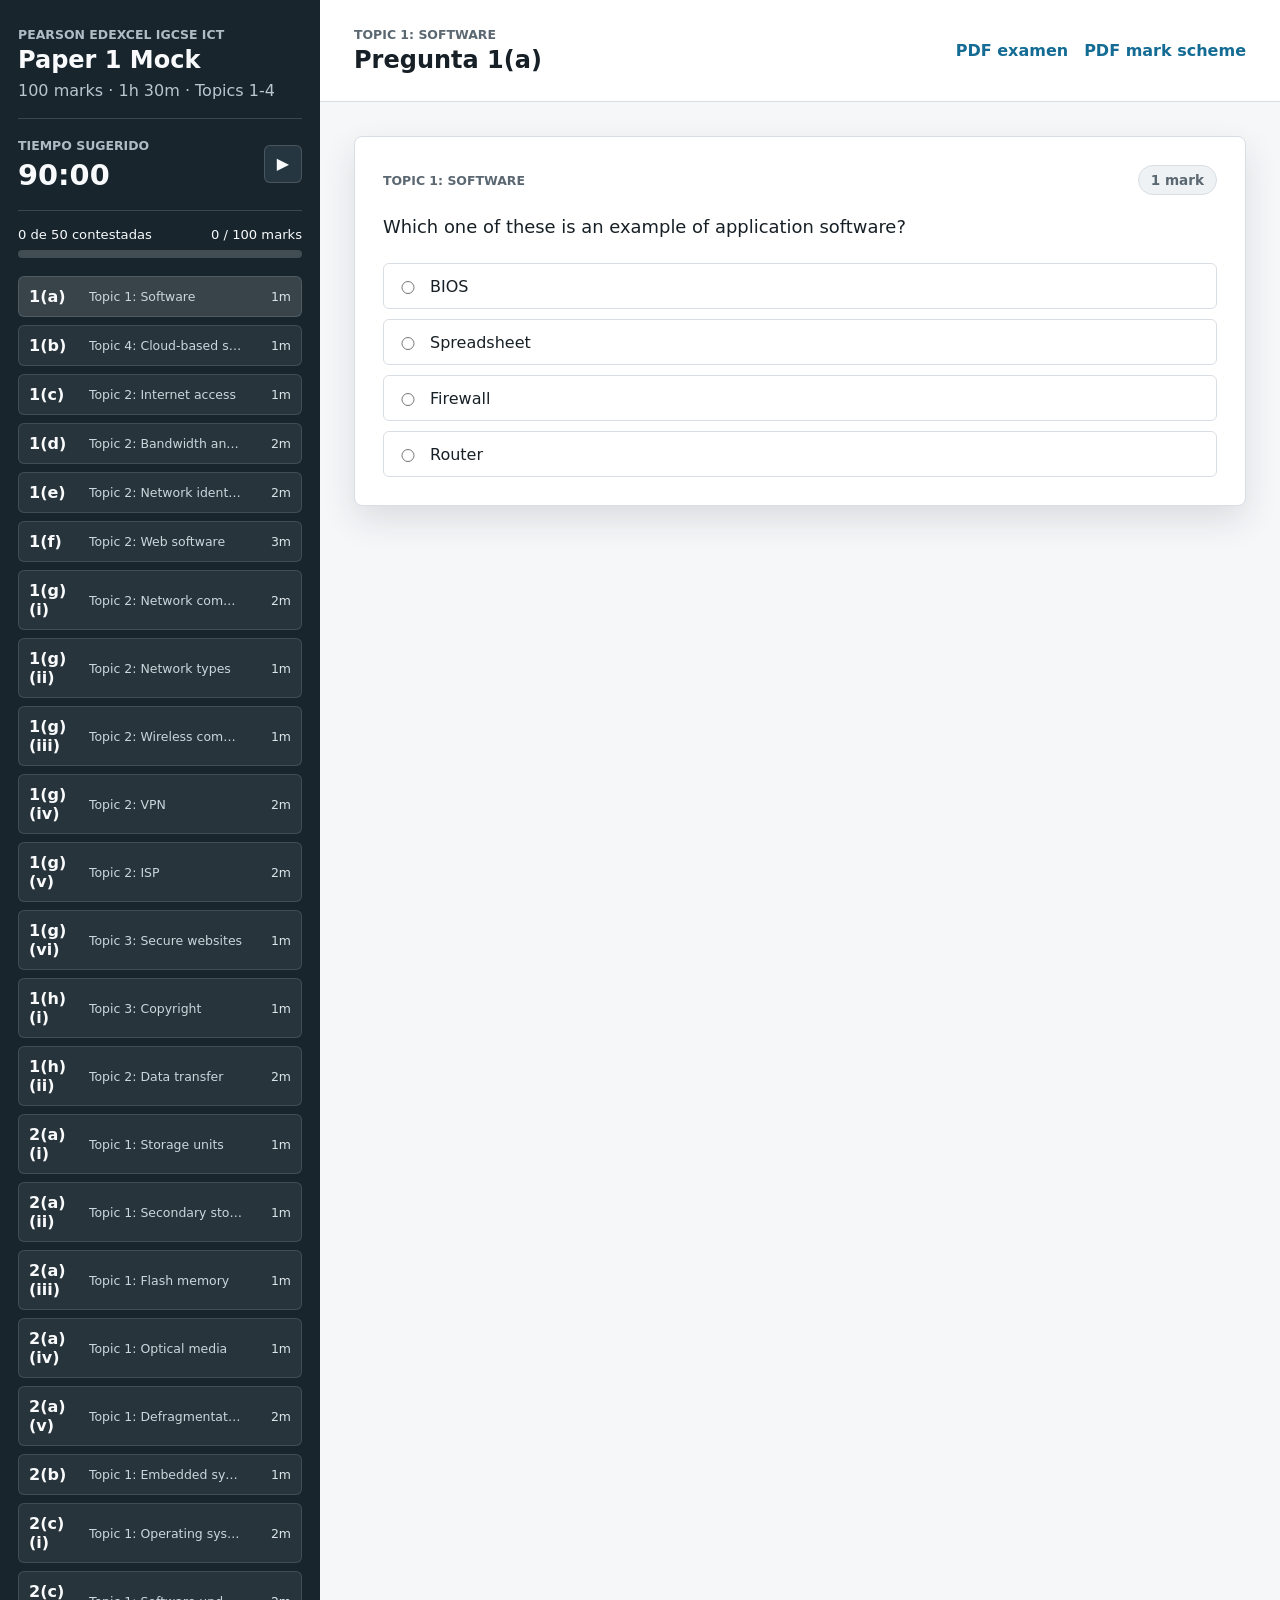
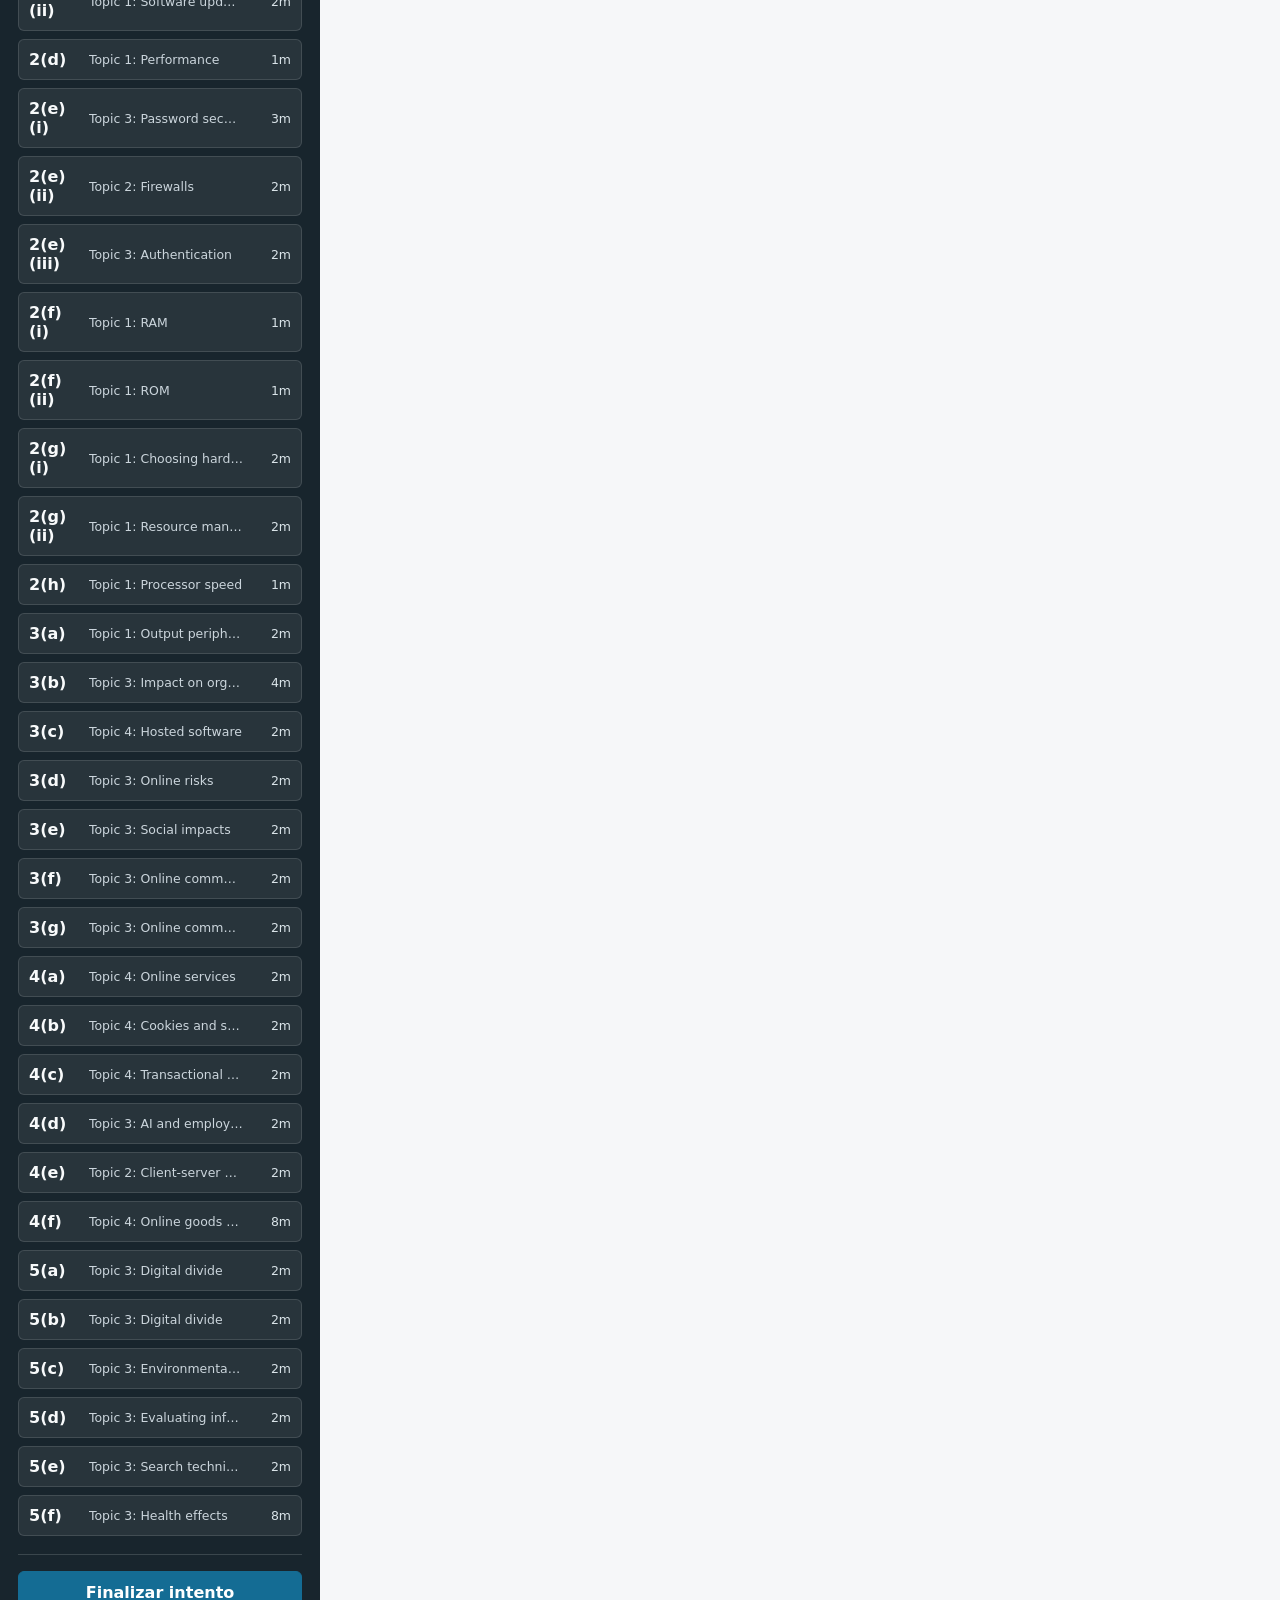
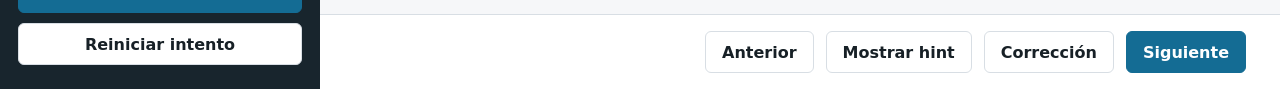
==== igcse-ict-interactive/index.html @ 911ef8f4 "Add interactive IGCSE ICT mock exam" ====
<!doctype html>
<html lang="es">
  <head>
    <meta charset="utf-8" />
    <meta name="viewport" content="width=device-width, initial-scale=1" />
    <title>IGCSE ICT Paper 1 Interactive Mock</title>
    <link rel="stylesheet" href="./styles.css" />
  </head>
  <body>
    <div class="app-shell">
      <aside class="sidebar" aria-label="Navegacion del examen">
        <div class="brand">
          <span class="eyebrow">Pearson Edexcel IGCSE ICT</span>
          <h1>Paper 1 Mock</h1>
          <p>100 marks · 1h 30m · Topics 1-4</p>
        </div>

        <div class="timer-block">
          <div>
            <span class="label">Tiempo sugerido</span>
            <strong id="timer">90:00</strong>
          </div>
          <button id="timerToggle" class="icon-button" type="button" aria-label="Iniciar temporizador" title="Iniciar/pausar">▶</button>
        </div>

        <div class="progress-wrap" aria-label="Progreso">
          <div class="progress-head">
            <span id="progressText">0 de 0 contestadas</span>
            <span id="marksText">0 / 100 marks</span>
          </div>
          <div class="progress-track"><div id="progressBar"></div></div>
        </div>

        <nav id="questionNav" class="question-nav" aria-label="Preguntas"></nav>

        <div class="sidebar-actions">
          <button id="finishBtn" class="primary" type="button">Finalizar intento</button>
          <button id="resetBtn" class="secondary" type="button">Reiniciar intento</button>
        </div>
      </aside>

      <main class="workspace">
        <header class="topbar">
          <div>
            <span id="topicLabel" class="topic-label">Topic</span>
            <h2 id="questionTitle">Pregunta</h2>
          </div>
          <div class="topbar-links">
            <a href="../IGCSE_ICT_Paper_1_Mock_Question_Paper.pdf" target="_blank" rel="noreferrer">PDF examen</a>
            <a href="../IGCSE_ICT_Paper_1_Mock_Mark_Scheme.pdf" target="_blank" rel="noreferrer">PDF mark scheme</a>
          </div>
        </header>

        <section id="questionPanel" class="question-panel" aria-live="polite"></section>

        <footer class="nav-controls">
          <button id="prevBtn" class="secondary" type="button">Anterior</button>
          <button id="hintBtn" class="secondary" type="button">Mostrar hint</button>
          <button id="checkBtn" class="secondary" type="button">Corrección</button>
          <button id="nextBtn" class="primary" type="button">Siguiente</button>
        </footer>
      </main>
    </div>

    <div id="reviewModal" class="modal-backdrop" hidden>
      <section class="review-modal" role="dialog" aria-modal="true" aria-labelledby="reviewTitle">
        <div class="review-head">
          <div>
            <span class="topic-label">Revisión final</span>
            <h2 id="reviewTitle">Estimación, respuestas modelo y consejos</h2>
          </div>
          <button id="closeReview" class="icon-button" type="button" aria-label="Cerrar revisión" title="Cerrar">×</button>
        </div>
        <div id="reviewStats" class="review-stats"></div>
        <div id="reviewContent" class="review-content"></div>
        <div class="review-actions">
          <button id="downloadAttempt" class="secondary" type="button">Descargar intento</button>
          <button id="backToExam" class="primary" type="button">Volver al examen</button>
        </div>
      </section>
    </div>

    <script src="./app.js"></script>
  </body>
</html>
---- igcse-ict-interactive/styles.css ----
:root {
  color-scheme: light;
  --bg: #f6f7f9;
  --surface: #ffffff;
  --surface-2: #eef2f5;
  --ink: #172026;
  --muted: #5b6872;
  --line: #d8dee4;
  --accent: #146c94;
  --accent-2: #1f7a4d;
  --danger: #a33a2f;
  --focus: #f2b84b;
  --shadow: 0 14px 34px rgba(20, 33, 45, 0.12);
}

* {
  box-sizing: border-box;
}

body {
  margin: 0;
  min-height: 100vh;
  background: var(--bg);
  color: var(--ink);
  font-family: Inter, ui-sans-serif, system-ui, -apple-system, BlinkMacSystemFont, "Segoe UI", sans-serif;
}

button,
textarea,
input {
  font: inherit;
}

a {
  color: var(--accent);
  font-weight: 650;
  text-decoration: none;
}

a:hover {
  text-decoration: underline;
}

.app-shell {
  display: grid;
  grid-template-columns: 320px minmax(0, 1fr);
  min-height: 100vh;
}

.sidebar {
  display: flex;
  flex-direction: column;
  gap: 18px;
  background: #18252d;
  color: #f8fafb;
  padding: 24px 18px;
  overflow-y: auto;
}

.brand h1,
.workspace h2,
.review-modal h2 {
  margin: 4px 0;
  line-height: 1.1;
  letter-spacing: 0;
}

.brand p {
  margin: 8px 0 0;
  color: #b9c6cf;
}

.eyebrow,
.topic-label,
.label {
  color: var(--muted);
  display: inline-block;
  font-size: 0.78rem;
  font-weight: 750;
  letter-spacing: 0;
  text-transform: uppercase;
}

.sidebar .eyebrow,
.sidebar .label {
  color: #aebcc5;
}

.timer-block,
.progress-wrap,
.sidebar-actions {
  border-top: 1px solid rgba(255, 255, 255, 0.15);
  padding-top: 16px;
}

.timer-block {
  align-items: center;
  display: flex;
  justify-content: space-between;
}

.timer-block strong {
  display: block;
  font-size: 1.8rem;
  margin-top: 4px;
}

.icon-button {
  align-items: center;
  background: var(--surface);
  border: 1px solid var(--line);
  border-radius: 6px;
  color: var(--ink);
  cursor: pointer;
  display: inline-flex;
  height: 38px;
  justify-content: center;
  min-width: 38px;
  padding: 0 10px;
}

.sidebar .icon-button {
  background: #263640;
  border-color: rgba(255, 255, 255, 0.16);
  color: #f8fafb;
}

.progress-head {
  display: flex;
  font-size: 0.82rem;
  justify-content: space-between;
  margin-bottom: 8px;
}

.progress-track {
  background: rgba(255, 255, 255, 0.18);
  border-radius: 999px;
  height: 8px;
  overflow: hidden;
}

#progressBar {
  background: var(--focus);
  height: 100%;
  width: 0;
}

.question-nav {
  display: grid;
  gap: 8px;
}

.nav-row {
  align-items: center;
  background: rgba(255, 255, 255, 0.07);
  border: 1px solid rgba(255, 255, 255, 0.12);
  border-radius: 6px;
  color: #f8fafb;
  cursor: pointer;
  display: grid;
  gap: 8px;
  grid-template-columns: 52px 1fr 40px;
  padding: 10px;
  text-align: left;
}

.nav-row:hover,
.nav-row.active {
  background: rgba(255, 255, 255, 0.14);
}

.nav-row.answered {
  border-color: rgba(242, 184, 75, 0.8);
}

.nav-code {
  font-weight: 800;
}

.nav-topic {
  color: #cbd5dc;
  font-size: 0.78rem;
  overflow: hidden;
  text-overflow: ellipsis;
  white-space: nowrap;
}

.nav-mark {
  color: #d9e3e8;
  font-size: 0.78rem;
  text-align: right;
}

.sidebar-actions {
  display: grid;
  gap: 10px;
  margin-top: auto;
}

.workspace {
  display: grid;
  grid-template-rows: auto minmax(0, 1fr) auto;
  min-width: 0;
}

.topbar {
  align-items: center;
  background: var(--surface);
  border-bottom: 1px solid var(--line);
  display: flex;
  justify-content: space-between;
  gap: 18px;
  padding: 24px 34px;
}

.topbar-links {
  display: flex;
  gap: 16px;
  white-space: nowrap;
}

.question-panel {
  overflow-y: auto;
  padding: 34px;
}

.question-card {
  background: var(--surface);
  border: 1px solid var(--line);
  border-radius: 8px;
  box-shadow: var(--shadow);
  margin: 0 auto;
  max-width: 940px;
  padding: 28px;
}

.question-meta {
  align-items: center;
  display: flex;
  justify-content: space-between;
  gap: 16px;
  margin-bottom: 18px;
}

.mark-pill {
  background: var(--surface-2);
  border: 1px solid var(--line);
  border-radius: 999px;
  color: var(--muted);
  font-size: 0.85rem;
  font-weight: 750;
  padding: 6px 12px;
}

.prompt {
  font-size: 1.12rem;
  line-height: 1.55;
  margin: 0 0 22px;
}

.context-box,
.hint-box,
.feedback-box,
.mini-diagram,
.search-box {
  background: #f8fafb;
  border: 1px solid var(--line);
  border-radius: 8px;
  margin: 16px 0;
  padding: 16px;
}

.hint-box {
  border-color: #efd28a;
  background: #fff8e5;
}

.hint-box[hidden] {
  display: none;
}

.feedback-box.good {
  background: #effaf4;
  border-color: #9dccb5;
}

.feedback-box.partial {
  background: #fff8e5;
  border-color: #efd28a;
}

.feedback-box.weak {
  background: #fff2f0;
  border-color: #e5b7b0;
}

.feedback-head {
  align-items: center;
  display: flex;
  flex-wrap: wrap;
  gap: 10px 14px;
  justify-content: space-between;
}

.feedback-columns {
  align-items: start;
  display: grid;
  gap: 14px;
}

.feedback-head span {
  background: rgba(255, 255, 255, 0.65);
  border: 1px solid var(--line);
  border-radius: 999px;
  font-weight: 800;
  padding: 4px 10px;
}

.feedback-columns {
  grid-template-columns: repeat(2, minmax(0, 1fr));
  margin-top: 12px;
}

.feedback-box details {
  border-top: 1px solid rgba(0, 0, 0, 0.12);
  margin-top: 12px;
  padding-top: 12px;
}

.feedback-box summary {
  cursor: pointer;
  font-weight: 800;
}

.options {
  display: grid;
  gap: 10px;
}

.option {
  align-items: center;
  border: 1px solid var(--line);
  border-radius: 6px;
  cursor: pointer;
  display: grid;
  gap: 12px;
  grid-template-columns: 22px 1fr;
  min-height: 46px;
  padding: 10px 12px;
}

.option:has(input:checked) {
  border-color: var(--accent);
  background: #eaf5fa;
}

textarea {
  border: 1px solid var(--line);
  border-radius: 8px;
  min-height: 180px;
  padding: 14px;
  resize: vertical;
  width: 100%;
}

textarea:focus,
button:focus-visible,
input:focus-visible {
  outline: 3px solid rgba(242, 184, 75, 0.75);
  outline-offset: 2px;
}

.answer-note {
  color: var(--muted);
  font-size: 0.92rem;
  margin-top: 8px;
}

.match-grid {
  display: grid;
  gap: 10px;
  margin-top: 14px;
}

.match-row {
  align-items: center;
  display: grid;
  gap: 12px;
  grid-template-columns: minmax(120px, 180px) minmax(0, 1fr);
}

.match-row select {
  border: 1px solid var(--line);
  border-radius: 6px;
  min-height: 42px;
  padding: 8px;
}

.blocks {
  display: flex;
  flex-wrap: wrap;
  gap: 4px;
  margin-top: 10px;
}

.block {
  align-items: center;
  border: 1px solid var(--ink);
  display: inline-flex;
  height: 30px;
  justify-content: center;
  min-width: 38px;
  padding: 0 8px;
}

.blank-block {
  color: transparent;
}

.nav-controls {
  align-items: center;
  background: var(--surface);
  border-top: 1px solid var(--line);
  display: flex;
  gap: 12px;
  justify-content: flex-end;
  padding: 16px 34px;
}

.primary,
.secondary {
  border-radius: 6px;
  cursor: pointer;
  font-weight: 750;
  min-height: 42px;
  padding: 10px 16px;
}

.primary {
  background: var(--accent);
  border: 1px solid var(--accent);
  color: white;
}

.primary:hover {
  background: #0e5b80;
}

.secondary {
  background: var(--surface);
  border: 1px solid var(--line);
  color: var(--ink);
}

.secondary:hover {
  background: var(--surface-2);
}

.modal-backdrop {
  align-items: center;
  background: rgba(12, 20, 26, 0.62);
  display: flex;
  inset: 0;
  justify-content: center;
  padding: 24px;
  position: fixed;
  z-index: 20;
}

.modal-backdrop[hidden] {
  display: none;
}

.review-modal {
  background: var(--surface);
  border-radius: 8px;
  box-shadow: var(--shadow);
  display: grid;
  grid-template-rows: auto auto minmax(0, 1fr) auto;
  max-height: min(900px, 92vh);
  max-width: 1080px;
  width: 100%;
}

.review-head,
.review-actions {
  align-items: center;
  border-bottom: 1px solid var(--line);
  display: flex;
  justify-content: space-between;
  gap: 16px;
  padding: 22px 24px;
}

.review-actions {
  border-bottom: 0;
  border-top: 1px solid var(--line);
  justify-content: flex-end;
}

.review-stats {
  display: grid;
  gap: 12px;
  grid-template-columns: repeat(3, minmax(0, 1fr));
  padding: 18px 24px;
}

.stat {
  background: var(--surface-2);
  border: 1px solid var(--line);
  border-radius: 8px;
  padding: 14px;
}

.stat strong {
  display: block;
  font-size: 1.45rem;
}

.stat p {
  color: var(--muted);
  margin: 6px 0 0;
}

.stat.wide {
  grid-column: span 3;
}

.review-content {
  display: grid;
  gap: 14px;
  overflow-y: auto;
  padding: 0 24px 24px;
}

.review-item {
  border: 1px solid var(--line);
  border-radius: 8px;
  padding: 16px;
}

.review-item.correct {
  border-color: rgba(31, 122, 77, 0.55);
}

.review-item.partial {
  border-color: rgba(242, 184, 75, 0.7);
}

.review-item.incorrect {
  border-color: rgba(163, 58, 47, 0.55);
}

.review-grid {
  display: grid;
  gap: 12px;
  grid-template-columns: repeat(2, minmax(0, 1fr));
}

.model-answer,
.student-answer,
.advice,
.avoid {
  background: #f8fafb;
  border: 1px solid var(--line);
  border-radius: 6px;
  padding: 12px;
}

.avoid {
  border-color: #e5b7b0;
  background: #fff2f0;
}

.advice {
  border-color: #b8d9c9;
  background: #effaf4;
}

@media (max-width: 860px) {
  .app-shell {
    grid-template-columns: 1fr;
  }

  .sidebar {
    max-height: 46vh;
  }

  .topbar,
  .nav-controls {
    align-items: stretch;
    flex-direction: column;
  }

  .topbar-links {
    flex-wrap: wrap;
  }

  .question-panel {
    padding: 20px;
  }

  .question-card {
    padding: 20px;
  }

  .review-stats,
  .review-grid,
  .feedback-columns {
    grid-template-columns: 1fr;
  }

  .stat.wide {
    grid-column: auto;
  }

  .match-row {
    grid-template-columns: 1fr;
  }
}
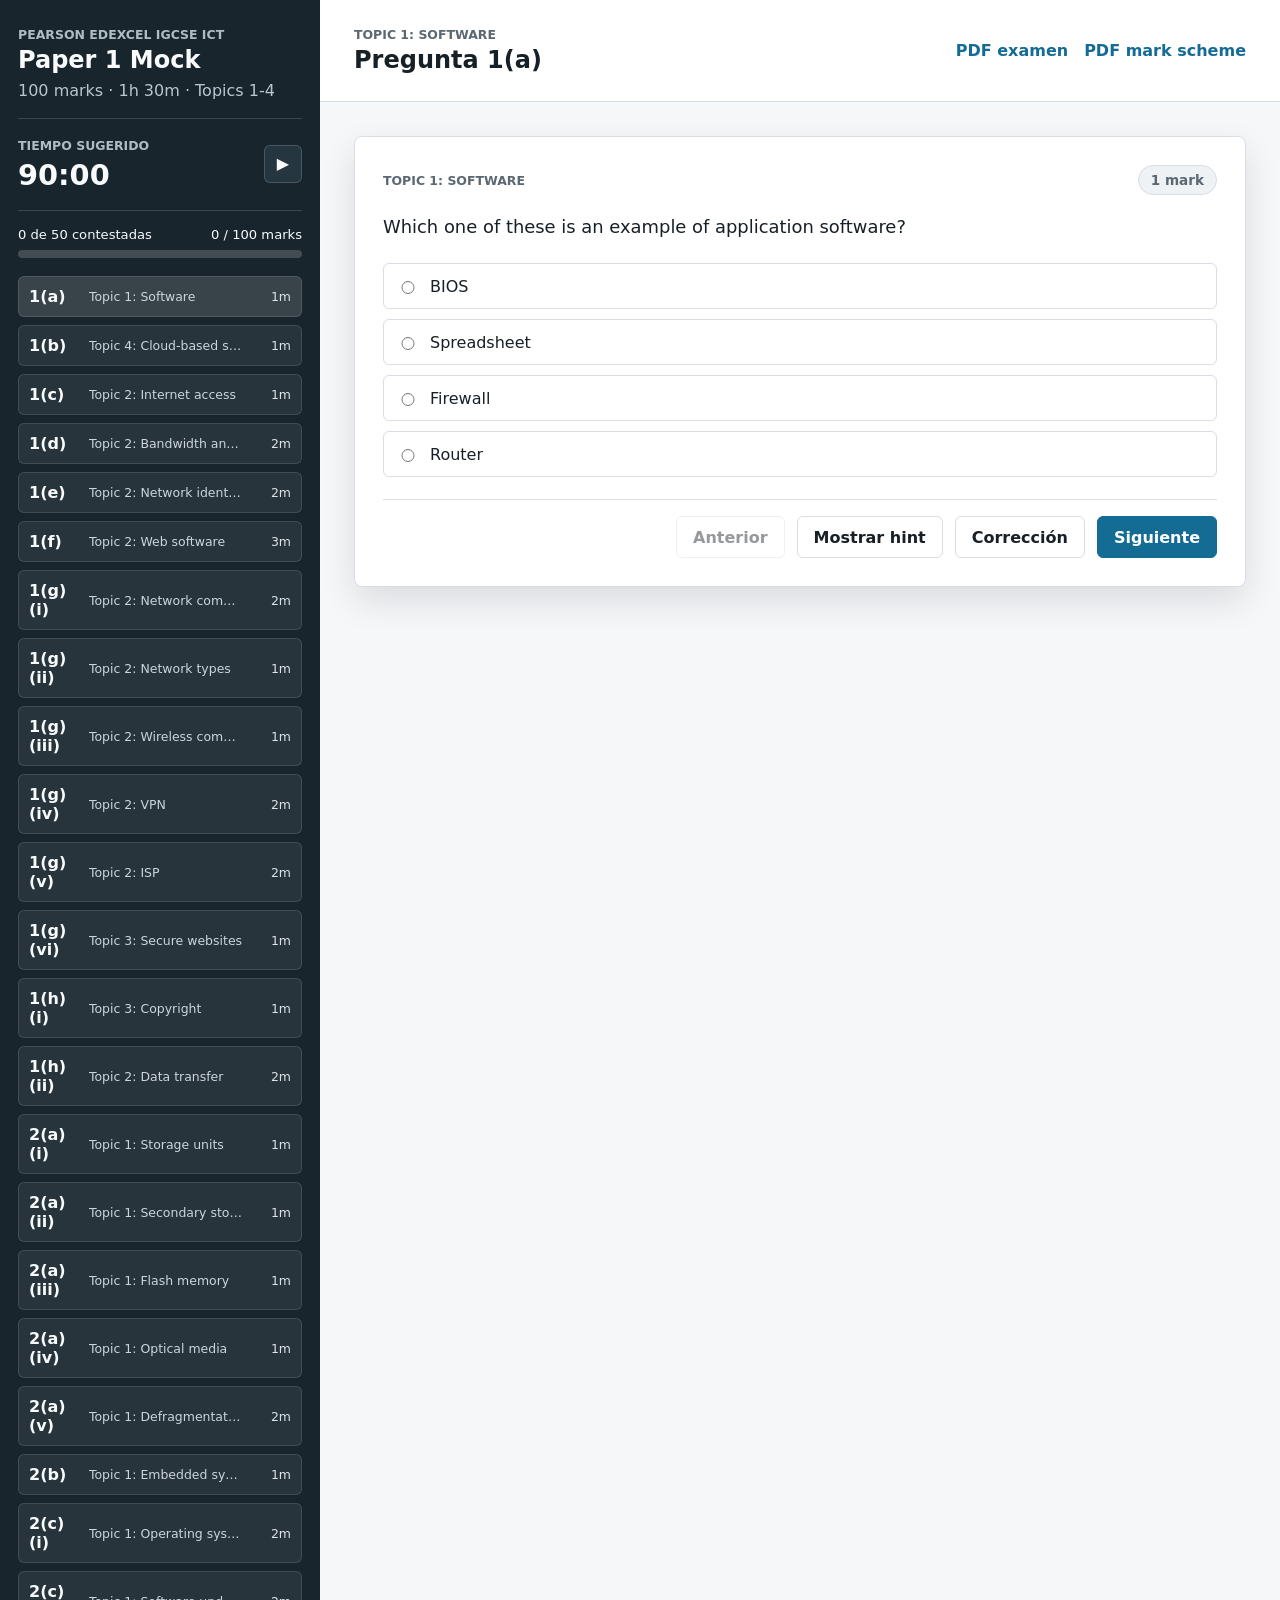
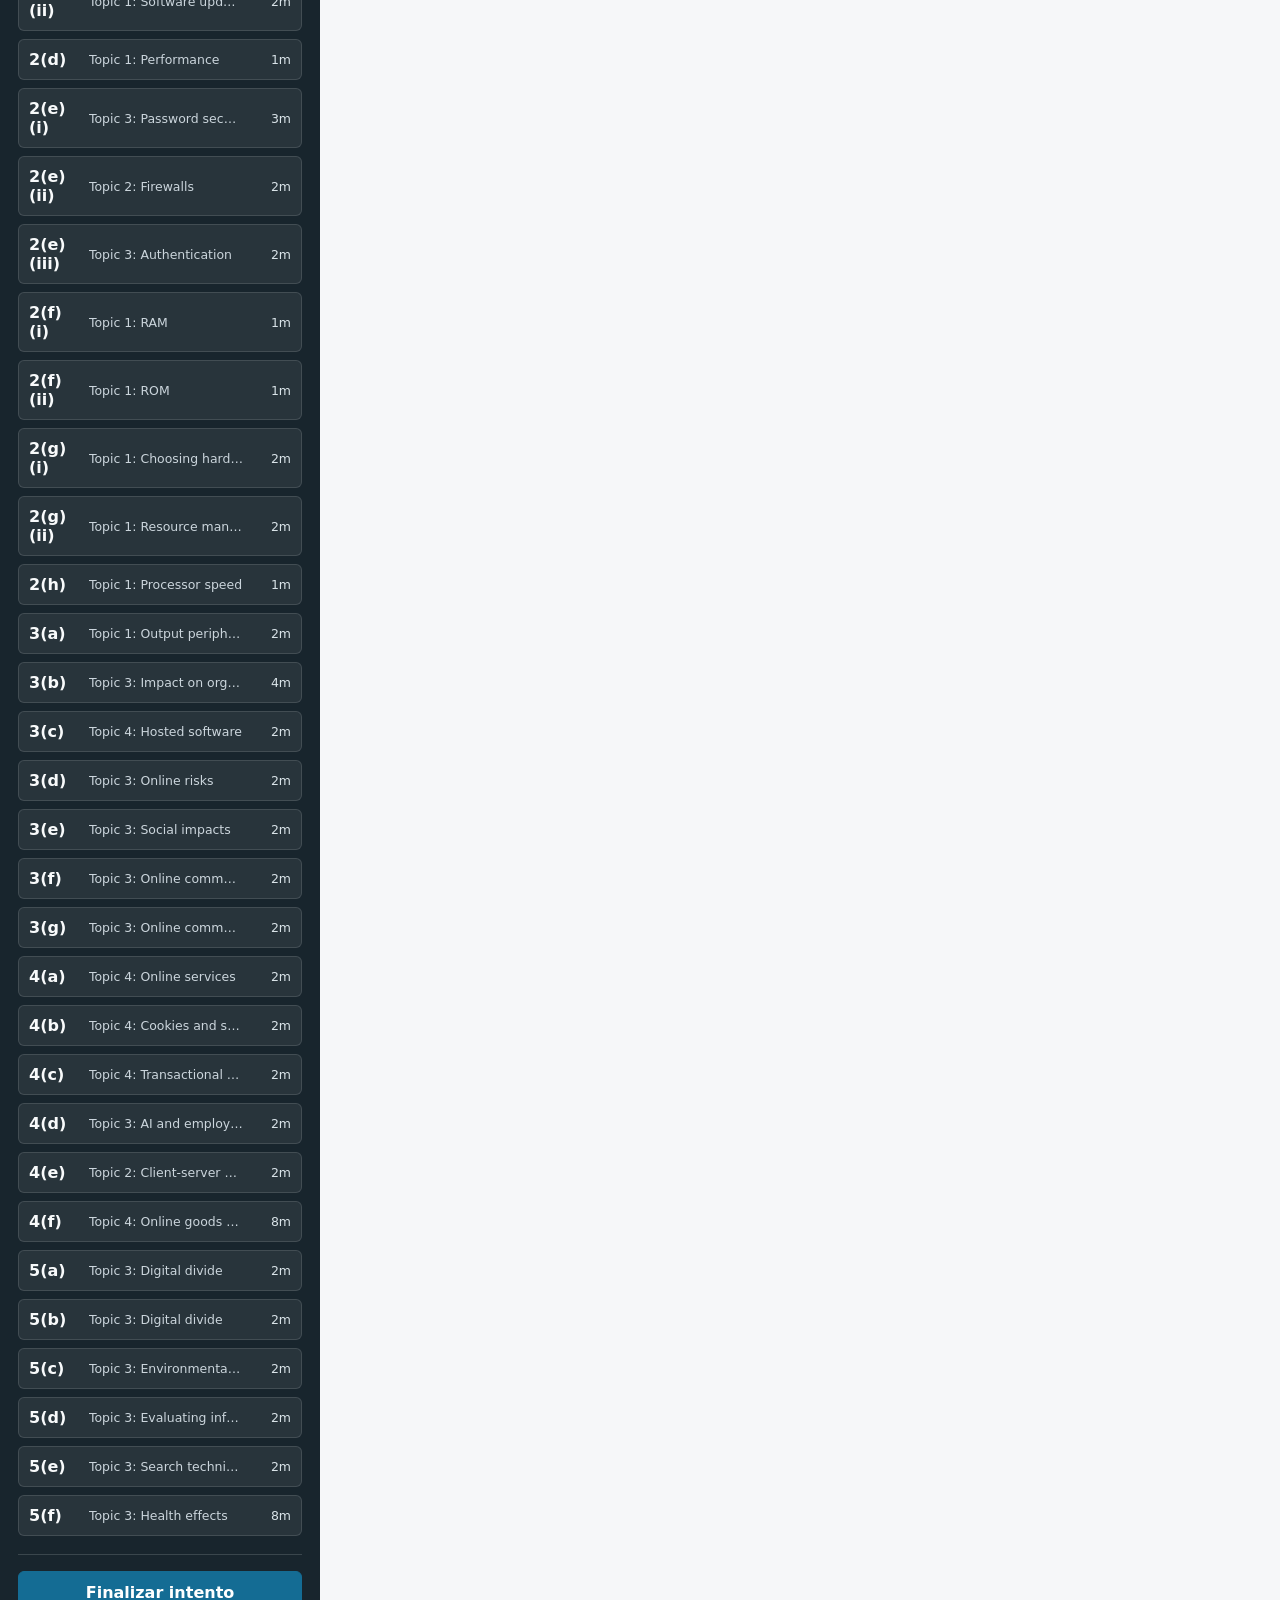
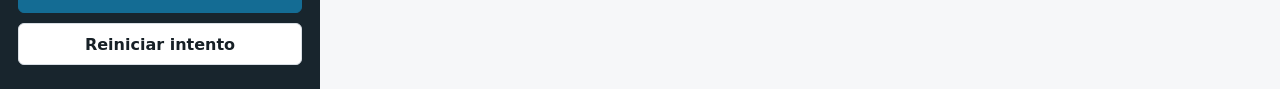
==== commit c39906f0: "Move question controls inline" ====
--- a/igcse-ict-interactive/index.html
+++ b/igcse-ict-interactive/index.html
@@ -52,13 +52,6 @@
         </header>
 
         <section id="questionPanel" class="question-panel" aria-live="polite"></section>
-
-        <footer class="nav-controls">
-          <button id="prevBtn" class="secondary" type="button">Anterior</button>
-          <button id="hintBtn" class="secondary" type="button">Mostrar hint</button>
-          <button id="checkBtn" class="secondary" type="button">Corrección</button>
-          <button id="nextBtn" class="primary" type="button">Siguiente</button>
-        </footer>
       </main>
     </div>
 
--- a/igcse-ict-interactive/styles.css
+++ b/igcse-ict-interactive/styles.css
@@ -199,7 +199,7 @@
 
 .workspace {
   display: grid;
-  grid-template-rows: auto minmax(0, 1fr) auto;
+  grid-template-rows: auto minmax(0, 1fr);
   min-width: 0;
 }
 
@@ -425,6 +425,11 @@
   gap: 12px;
   justify-content: flex-end;
   padding: 16px 34px;
+}
+
+.inline-controls {
+  margin-top: 22px;
+  padding: 16px 0 0;
 }
 
 .primary,
@@ -436,6 +441,12 @@
   padding: 10px 16px;
 }
 
+.primary:disabled,
+.secondary:disabled {
+  cursor: not-allowed;
+  opacity: 0.45;
+}
+
 .primary {
   background: var(--accent);
   border: 1px solid var(--accent);
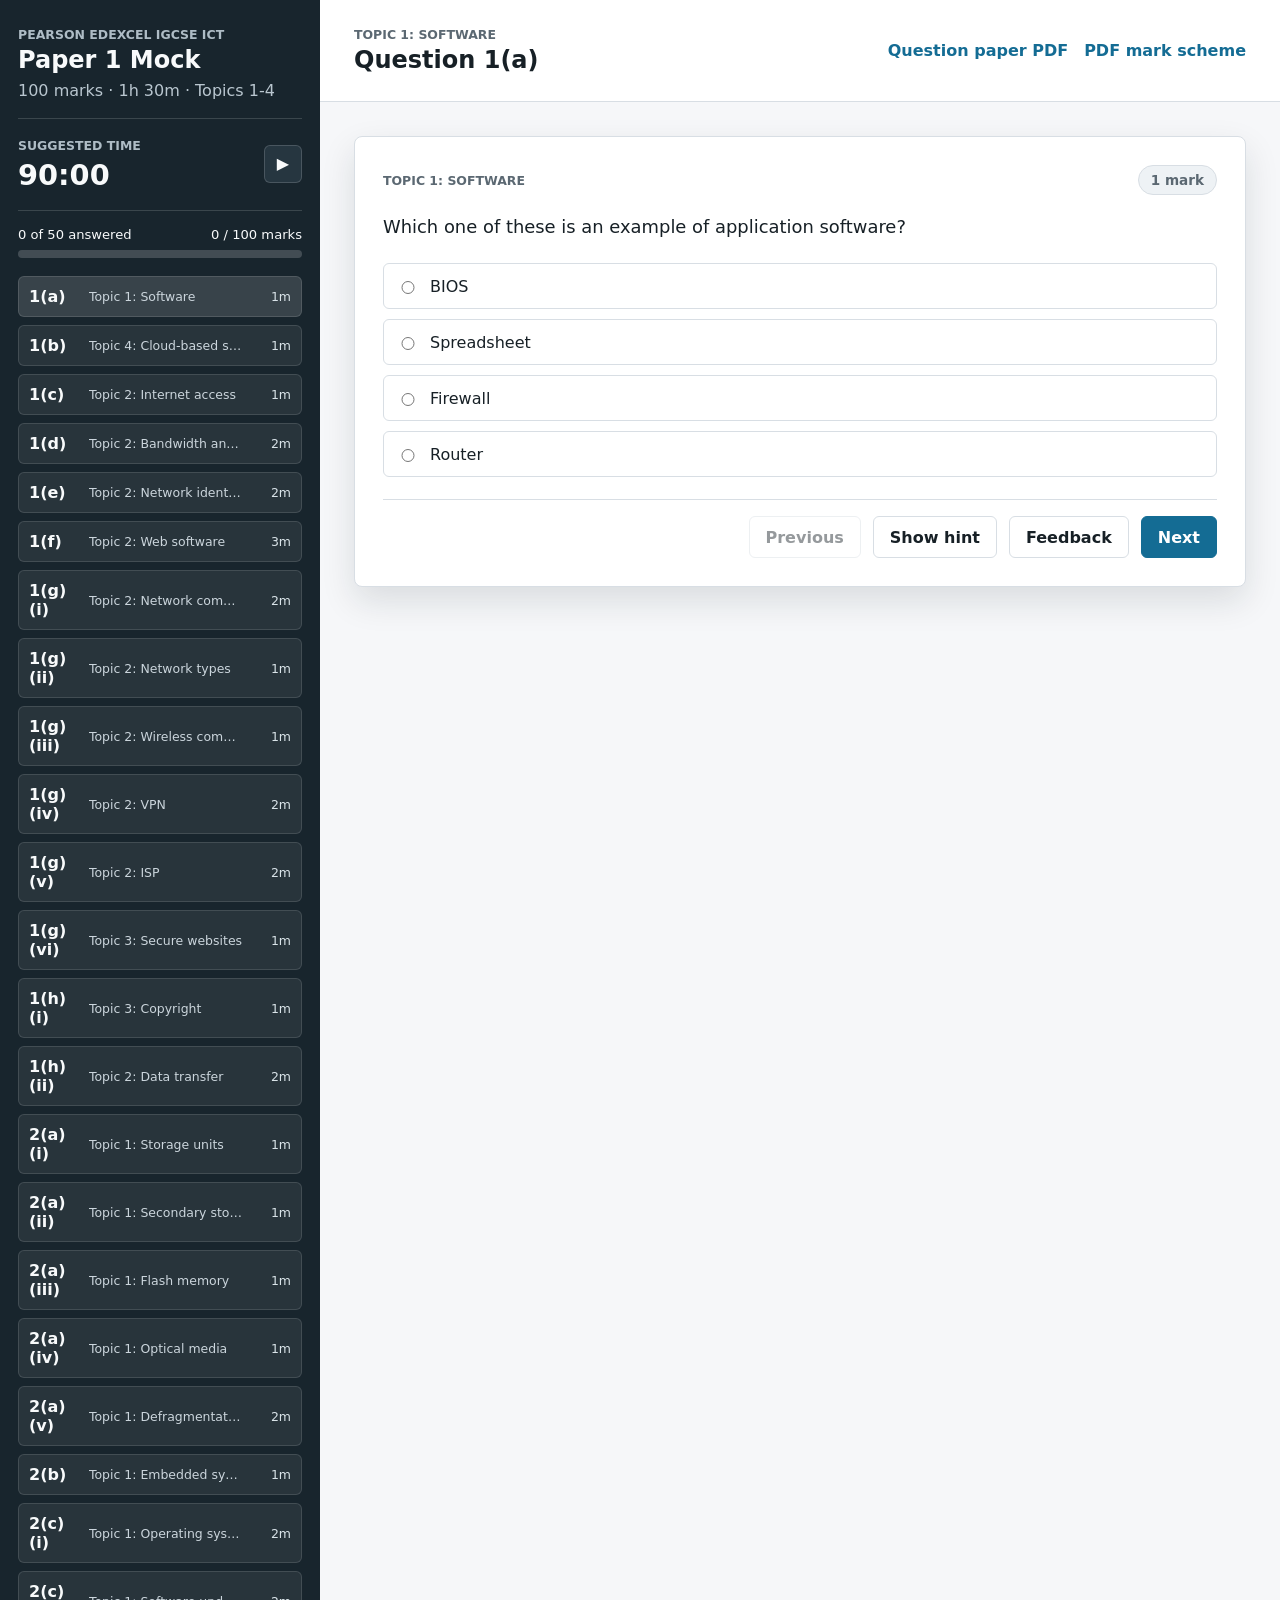
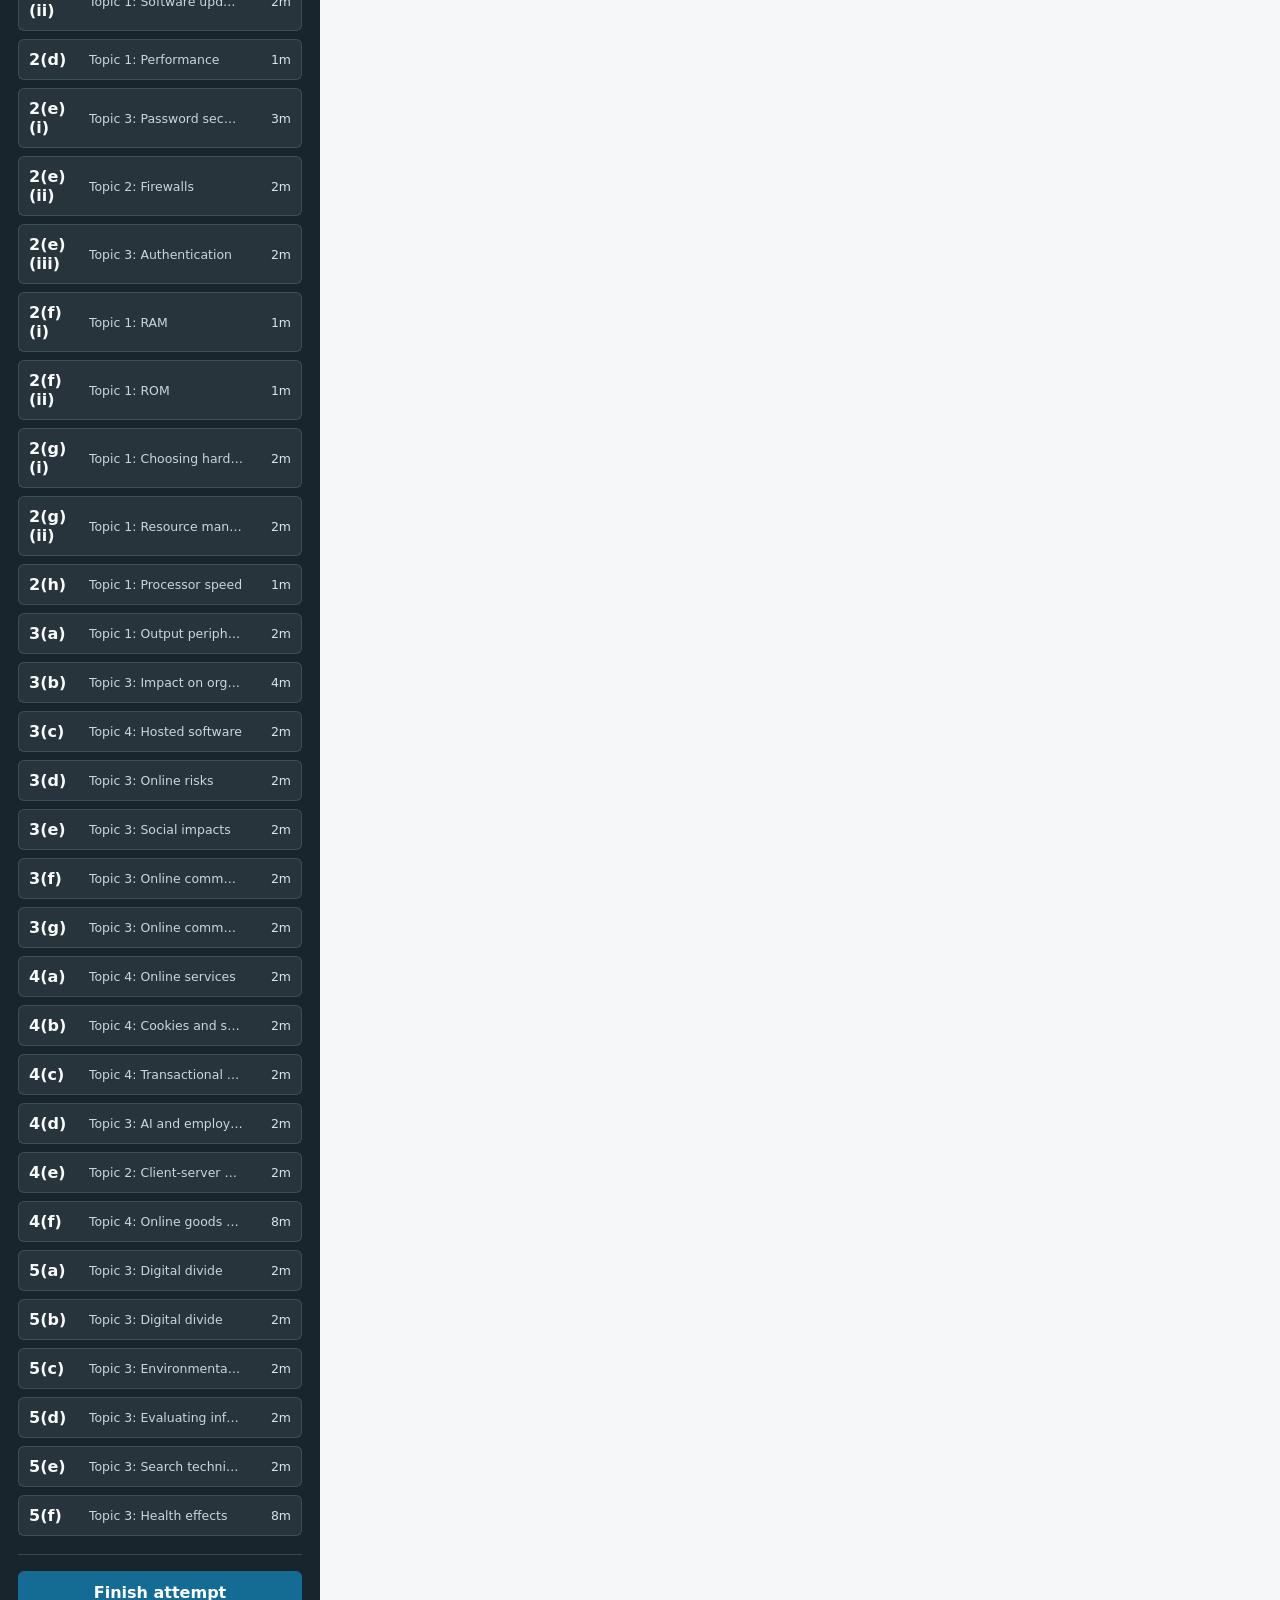
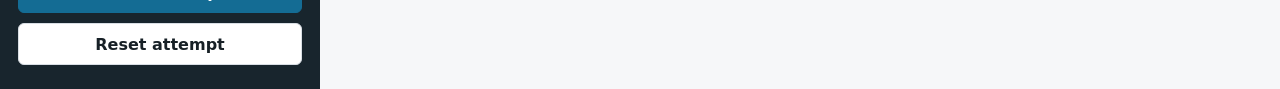
==== commit 26892a6e: "Translate interface and feedback to English" ====
--- a/igcse-ict-interactive/index.html
+++ b/igcse-ict-interactive/index.html
@@ -1,14 +1,14 @@
 <!doctype html>
-<html lang="es">
+<html lang="en">
   <head>
     <meta charset="utf-8" />
     <meta name="viewport" content="width=device-width, initial-scale=1" />
     <title>IGCSE ICT Paper 1 Interactive Mock</title>
-    <link rel="stylesheet" href="./styles.css" />
+    <link rel="stylesheet" href="./styles.css?v=english-ui-1" />
   </head>
   <body>
     <div class="app-shell">
-      <aside class="sidebar" aria-label="Navegacion del examen">
+      <aside class="sidebar" aria-label="Exam navigation">
         <div class="brand">
           <span class="eyebrow">Pearson Edexcel IGCSE ICT</span>
           <h1>Paper 1 Mock</h1>
@@ -17,7 +17,7 @@
 
         <div class="timer-block">
           <div>
-            <span class="label">Tiempo sugerido</span>
+            <span class="label">Suggested time</span>
             <strong id="timer">90:00</strong>
           </div>
           <button id="timerToggle" class="icon-button" type="button" aria-label="Iniciar temporizador" title="Iniciar/pausar">▶</button>
@@ -25,17 +25,17 @@
 
         <div class="progress-wrap" aria-label="Progreso">
           <div class="progress-head">
-            <span id="progressText">0 de 0 contestadas</span>
+            <span id="progressText">0 of 0 answered</span>
             <span id="marksText">0 / 100 marks</span>
           </div>
           <div class="progress-track"><div id="progressBar"></div></div>
         </div>
 
-        <nav id="questionNav" class="question-nav" aria-label="Preguntas"></nav>
+        <nav id="questionNav" class="question-nav" aria-label="Questions"></nav>
 
         <div class="sidebar-actions">
-          <button id="finishBtn" class="primary" type="button">Finalizar intento</button>
-          <button id="resetBtn" class="secondary" type="button">Reiniciar intento</button>
+          <button id="finishBtn" class="primary" type="button">Finish attempt</button>
+          <button id="resetBtn" class="secondary" type="button">Reset attempt</button>
         </div>
       </aside>
 
@@ -43,10 +43,10 @@
         <header class="topbar">
           <div>
             <span id="topicLabel" class="topic-label">Topic</span>
-            <h2 id="questionTitle">Pregunta</h2>
+            <h2 id="questionTitle">Question</h2>
           </div>
           <div class="topbar-links">
-            <a href="../IGCSE_ICT_Paper_1_Mock_Question_Paper.pdf" target="_blank" rel="noreferrer">PDF examen</a>
+            <a href="../IGCSE_ICT_Paper_1_Mock_Question_Paper.pdf" target="_blank" rel="noreferrer">Question paper PDF</a>
             <a href="../IGCSE_ICT_Paper_1_Mock_Mark_Scheme.pdf" target="_blank" rel="noreferrer">PDF mark scheme</a>
           </div>
         </header>
@@ -59,20 +59,20 @@
       <section class="review-modal" role="dialog" aria-modal="true" aria-labelledby="reviewTitle">
         <div class="review-head">
           <div>
-            <span class="topic-label">Revisión final</span>
-            <h2 id="reviewTitle">Estimación, respuestas modelo y consejos</h2>
+            <span class="topic-label">Final review</span>
+            <h2 id="reviewTitle">Estimated score, model answers and advice</h2>
           </div>
-          <button id="closeReview" class="icon-button" type="button" aria-label="Cerrar revisión" title="Cerrar">×</button>
+          <button id="closeReview" class="icon-button" type="button" aria-label="Close review" title="Close">×</button>
         </div>
         <div id="reviewStats" class="review-stats"></div>
         <div id="reviewContent" class="review-content"></div>
         <div class="review-actions">
-          <button id="downloadAttempt" class="secondary" type="button">Descargar intento</button>
-          <button id="backToExam" class="primary" type="button">Volver al examen</button>
+          <button id="downloadAttempt" class="secondary" type="button">Download attempt</button>
+          <button id="backToExam" class="primary" type="button">Back to exam</button>
         </div>
       </section>
     </div>
 
-    <script src="./app.js"></script>
+    <script src="./app.js?v=english-ui-1"></script>
   </body>
 </html>
